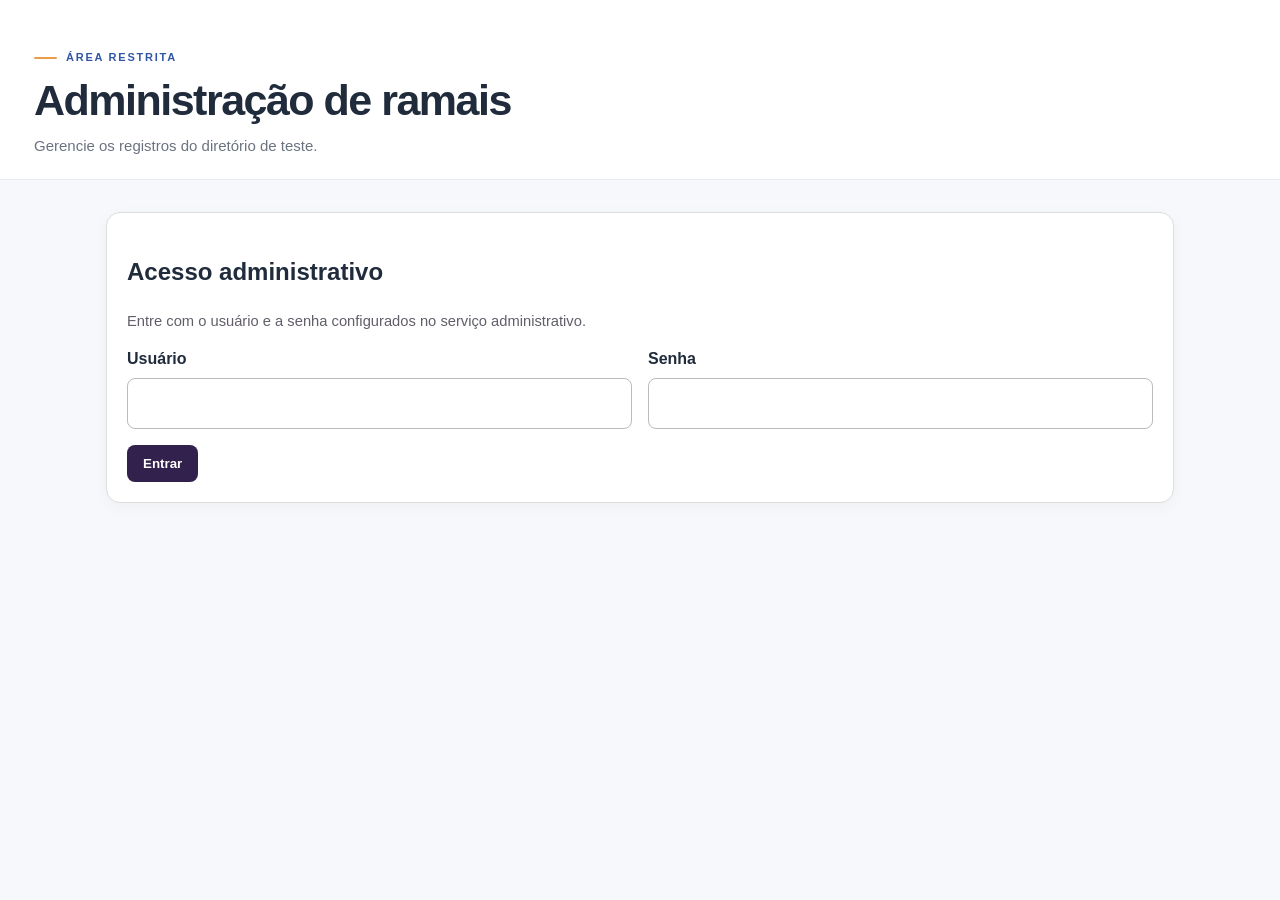
==== admin.html @ 5878fdcc "Add files via upload" ====
<!doctype html>
<html lang="pt-BR">
<head>
<meta charset="utf-8"><meta name="viewport" content="width=device-width,initial-scale=1">
<meta name="robots" content="noindex,nofollow"><title>Administração de Ramais</title>
<link rel="stylesheet" href="style.css">
<style>
.admin-wrap{max-width:1100px;margin:2rem auto;padding:0 1rem}.admin-card{background:#fff;border:1px solid #ddd;border-radius:14px;padding:1.25rem;margin:1rem 0;box-shadow:0 4px 16px #0000000a}.admin-grid{display:grid;grid-template-columns:repeat(auto-fit,minmax(190px,1fr));gap:1rem}.admin-grid label{display:flex;flex-direction:column;gap:.35rem;font-weight:600}.admin-grid input,.admin-grid select{padding:.75rem;border:1px solid #bbb;border-radius:8px;font:inherit}.admin-actions{display:flex;gap:.6rem;flex-wrap:wrap;margin-top:1rem}.admin-btn{padding:.7rem 1rem;border:0;border-radius:8px;cursor:pointer;font-weight:700;background:#32214d;color:#fff}.admin-btn.secondary{background:#e9e5ee;color:#292035}.admin-btn.danger{background:#a62235}.admin-btn:disabled{opacity:.5;cursor:not-allowed}.admin-status{padding:.75rem 1rem;border-radius:8px;background:#f2f0f5;margin:1rem 0}.admin-status.error{background:#fff0f0;color:#8b1727}.admin-status.success{background:#eaf8ee;color:#17632d}.admin-table-wrap{overflow:auto}.admin-table{width:100%;border-collapse:collapse}.admin-table th,.admin-table td{text-align:left;padding:.65rem;border-bottom:1px solid #eee;white-space:nowrap}.admin-table th{background:#f5f3f7}.admin-table button{margin-right:.35rem}.hidden{display:none!important}.admin-head{display:flex;align-items:center;justify-content:space-between;gap:1rem;flex-wrap:wrap}.muted{color:#625d69;font-size:.92rem}
</style>
</head>
<body>
<header class="site-header"><div class="page-intro"><span class="eyebrow">ÁREA RESTRITA</span><h1>Administração de ramais</h1><p>Gerencie os registros do diretório de teste.</p></div></header>
<main class="admin-wrap">
<section id="loginCard" class="admin-card"><h2>Acesso administrativo</h2><p class="muted">Entre com o usuário e a senha configurados no serviço administrativo.</p><form id="loginForm"><div class="admin-grid"><label>Usuário<input id="username" autocomplete="username" required></label><label>Senha<input id="password" type="password" autocomplete="current-password" required></label></div><div class="admin-actions"><button class="admin-btn" type="submit">Entrar</button></div></form></section>
<section id="app" class="hidden">
<div class="admin-head"><div><h2>Gerenciar contatos</h2><p class="muted">As alterações são gravadas no arquivo ramais.json do repositório configurado.</p></div><button class="admin-btn secondary" id="logoutBtn" type="button">Sair</button></div>
<div id="status" class="admin-status" role="status">Carregando dados…</div>
<section class="admin-card"><h3 id="formTitle">Adicionar contato</h3><form id="contactForm"><div class="admin-grid"><label>Lista<select id="section" required><option value="sads">SADS</option><option value="habitacao">Habitação</option><option value="geral">Geral</option></select></label><label id="nameLabel">Responsável<input id="nameField" required maxlength="160"></label><label id="phoneLabel">Ramal<input id="phoneField" required maxlength="40"></label><label id="deptLabel">Departamento<input id="deptField" maxlength="160"></label><label id="floorLabel">Piso<input id="floorField" maxlength="80"></label></div><div class="admin-actions"><button class="admin-btn" type="submit" id="saveBtn">Salvar contato</button><button class="admin-btn secondary hidden" type="button" id="cancelEdit">Cancelar edição</button><button class="admin-btn secondary" type="button" id="newBtn">Limpar formulário</button></div></form></section>
<section class="admin-card"><div class="admin-head"><h3>Contatos cadastrados</h3><input id="filterList" placeholder="Filtrar contatos…" aria-label="Filtrar contatos" style="padding:.7rem;border:1px solid #bbb;border-radius:8px"></div><p class="muted" id="listCount"></p><div class="admin-table-wrap"><table class="admin-table"><thead id="tableHead"></thead><tbody id="tableBody"></tbody></table></div></section>
</section>
</main>
<script src="admin-config.js"></script><script src="admin.js"></script>
</body></html>
---- style.css ----
/* Diretório de Ramais — proposta visual premium
   Arquivo de prévia: não altera o site publicado. */
:root {
  color-scheme: light;
  --ink: #172b3b;
  --muted: #637381;
  --brand: #176b63;
  --brand-dark: #104e49;
  --brand-soft: #e5f3ef;
  --accent: #d7a84a;
  --surface: #ffffff;
  --page: #f3f6f7;
  --line: #e0e8e9;
  --focus: #45a99b;
  --shadow: 0 16px 44px rgba(24, 54, 61, .075);
  font-family: Inter, "Segoe UI", Roboto, Arial, sans-serif;
}
* { box-sizing: border-box; }
html { scroll-behavior: smooth; }
body { margin: 0; color: var(--ink); background: var(--page); line-height: 1.55; -webkit-font-smoothing: antialiased; }
a { color: inherit; }
.site-header {
  position: relative; isolation: isolate; overflow: hidden;
  padding: 24px max(22px, calc((100% - 1220px) / 2)) 26px;
  background: linear-gradient(120deg, #fff 0%, #f8fbfa 57%, #eaf5f1 100%);
  border-bottom: 1px solid #dce9e6;
}
.site-header::after { content: ""; position: absolute; z-index: -1; width: 380px; height: 380px; right: -125px; top: -245px; border: 1px solid rgba(23,107,99,.12); border-radius: 50%; box-shadow: 0 0 0 35px rgba(23,107,99,.035), 0 0 0 75px rgba(23,107,99,.025); }
.brand-row { display: flex; align-items: center; gap: 16px; min-height: 54px; }
.brand-row img { display: block; width: auto; max-width: min(100%, 510px); max-height: 72px; object-fit: contain; object-position: left center; }
.page-intro { max-width: 1220px; margin: 26px auto 0; padding: 0 4px; }
.eyebrow { display: inline-flex; align-items: center; gap: 9px; margin-bottom: 9px; color: var(--brand); font-size: 11px; font-weight: 800; letter-spacing: .16em; }
.eyebrow::before { content: ""; width: 23px; height: 2px; border-radius: 2px; background: var(--accent); }
.page-intro h1 { margin: 0; font-size: clamp(30px, 4vw, 43px); line-height: 1.12; letter-spacing: -.045em; font-weight: 780; color: #173442; }
.page-intro p { max-width: 660px; margin: 10px 0 0; color: var(--muted); font-size: 15px; }
.pagination { display: flex; flex-wrap: wrap; gap: 8px; max-width: 1220px; margin: 23px auto 0; padding: 0 4px; }
.pagination a { display: inline-flex; align-items: center; justify-content: center; min-height: 43px; padding: 9px 19px; border: 1px solid #d9e5e3; border-radius: 10px; background: rgba(255,255,255,.72); color: #42605f; text-decoration: none; font-size: 14px; font-weight: 700; transition: background .18s ease, border-color .18s ease, transform .18s ease, box-shadow .18s ease; }
.pagination a:hover { background: white; border-color: #a8cbc3; transform: translateY(-1px); }
.pagination a.active { background: var(--brand); border-color: var(--brand); color: #fff; box-shadow: 0 5px 14px rgba(23,107,99,.18); }
.pagination a:focus-visible, input:focus-visible, select:focus-visible { outline: 3px solid #9ed8cf; outline-offset: 3px; }
main { max-width: 1220px; margin: 34px auto 68px; padding: 0 22px; }
.toolbar { display: flex; align-items: flex-end; justify-content: space-between; gap: 18px; margin-bottom: 17px; }
.filter-controls { display: flex; align-items: flex-end; gap: 12px; flex: 1; flex-wrap: wrap; }
.search-container { position: relative; flex: 1; max-width: 600px; }
.search-container::before { content: "⌕"; position: absolute; left: 16px; top: 7px; color: var(--brand); font-size: 25px; line-height: 1.2; pointer-events: none; }
.search-container input { width: 100%; min-height: 53px; padding: 12px 16px 12px 47px; border: 1px solid #d6e2e2; border-radius: 13px; background: var(--surface); color: var(--ink); font: inherit; font-size: 15px; box-shadow: 0 3px 12px rgba(24,54,61,.035); transition: border-color .18s, box-shadow .18s; }
.search-container input:focus { border-color: #78b9ad; box-shadow: 0 0 0 4px rgba(69,169,155,.11); outline: none; }
.search-container input::placeholder { color: #8b999e; }
.filter-field { display: grid; gap: 6px; color: #536971; font-size: 12px; font-weight: 750; letter-spacing: .015em; }
.search-field { flex: 1; min-width: 240px; max-width: 600px; }
.search-field .search-container { width: 100%; max-width: none; }
.filter-field select { min-height: 53px; max-width: 250px; padding: 10px 38px 10px 13px; border: 1px solid #d6e2e2; border-radius: 13px; background: white; color: var(--ink); font: inherit; font-size: 14px; }
.result-count { padding: 0 2px 13px; color: var(--brand); font-size: 13px; font-weight: 800; white-space: nowrap; }
.table-card { overflow: hidden; border: 1px solid #dfe8e8; border-radius: 17px; background: var(--surface); box-shadow: var(--shadow); }
.table-scroll { overflow-x: auto; }
table { width: 100%; min-width: 680px; border-collapse: separate; border-spacing: 0; font-size: 14px; }
.directory:not(.directory-geral) table { table-layout: fixed; }
.directory:not(.directory-geral) th:nth-child(1), .directory:not(.directory-geral) td:nth-child(1) { width: 26%; }
.directory:not(.directory-geral) th:nth-child(2), .directory:not(.directory-geral) td:nth-child(2) { width: 12%; }
.directory:not(.directory-geral) th:nth-child(3), .directory:not(.directory-geral) td:nth-child(3) { width: 48%; }
.directory:not(.directory-geral) th:nth-child(4), .directory:not(.directory-geral) td:nth-child(4) { width: 14%; }
th, td { padding: 15px 18px; border-bottom: 1px solid #e9eeee; text-align: left; vertical-align: middle; }
th { position: sticky; top: 0; z-index: 1; background: #edf5f3; color: #45615f; font-size: 11px; font-weight: 850; letter-spacing: .09em; text-transform: uppercase; }
td { color: #334b55; }
table tr:not(.table-heading):hover td { background: #f7fbfa; }
table tr:last-child td { border-bottom: 0; }
.directory:not(.directory-geral) td:nth-child(2), .directory-geral td:nth-child(3) { color: var(--brand); font-weight: 800; font-variant-numeric: tabular-nums; white-space: nowrap; }
td:last-child { color: #586d74; }
.empty-state { margin: 16px 0 0; padding: 19px 20px; border: 1px dashed #b9d4ce; border-radius: 13px; color: #536971; background: #fafffe; }
.empty-state[hidden] { display: none; }
.site-footer { max-width: 1220px; margin: -39px auto 30px; padding: 0 22px; color: #75858b; font-size: 12px; }
@media (min-width: 641px) { .directory-geral table { min-width: 850px; } }
@media (max-width: 760px) {
  .site-header { padding: 20px 20px 23px; }
  .brand-row img { max-width: min(100%, 430px); max-height: 64px; }
  .page-intro { margin-top: 24px; padding: 0; }
  .pagination { gap: 7px; margin-top: 20px; padding: 0; }
  .pagination a { min-height: 41px; padding: 8px 14px; font-size: 13px; }
  main { margin: 25px auto 55px; padding: 0 16px; }
  .toolbar { align-items: stretch; flex-direction: column; gap: 10px; }
  .filter-controls { width: 100%; align-items: stretch; gap: 10px; }
  .search-field { flex-basis: 100%; max-width: none; }
  .search-container { width: 100%; max-width: none; }
  .filter-field { flex: 1; min-width: min(100%, 145px); }
  .filter-field select { width: 100%; max-width: none; }
  .result-count { align-self: flex-start; padding: 0 2px; }
  .table-card { overflow: visible; border: 0; background: transparent; box-shadow: none; }
  .table-scroll { overflow: visible; }
  table, .directory:not(.directory-geral) table { display: block; width: 100%; min-width: 0; table-layout: auto; }
  table tr.table-heading { display: none; }
  table tr:not(.table-heading) { display: grid; grid-template-columns: repeat(2, minmax(0, 1fr)); gap: 0 16px; margin: 0 0 12px; padding: 5px 15px; overflow: hidden; border: 1px solid #e0e9e8; border-radius: 14px; background: white; box-shadow: 0 5px 16px rgba(24,54,61,.045); }
  table td, .directory:not(.directory-geral) td:nth-child(n) { display: flex; flex-direction: column; align-items: flex-start; justify-content: center; min-width: 0; width: auto; padding: 11px 0; border-bottom: 1px solid #eef2f2; color: var(--ink); font-size: 13px; white-space: normal; overflow-wrap: anywhere; }
  table td::before { content: attr(data-label); margin-bottom: 4px; color: #7a8c91; font-size: 10px; font-weight: 850; letter-spacing: .08em; text-transform: uppercase; }
  table td:nth-child(1) { grid-column: 1 / -1; font-size: 15px; font-weight: 800; color: #173b42; }
  table td:nth-child(1)::before { color: var(--brand); }
  table td:last-child { border-bottom: 0; }
  .directory-geral table td:nth-child(3) { color: var(--brand); font-weight: 800; }
  .site-footer { margin: -25px auto 25px; padding: 0 18px; line-height: 1.6; }
}
@media (max-width: 390px) {
  .site-header { padding-inline: 15px; }
  main { padding-inline: 12px; }
  .pagination a { flex: 1; padding-inline: 8px; }
  table tr:not(.table-heading) { grid-template-columns: minmax(0, 1fr); }
  table td:nth-child(1) { grid-column: auto; }
}
@media (prefers-reduced-motion: reduce) { *, *::before, *::after { scroll-behavior: auto !important; transition-duration: .01ms !important; animation-duration: .01ms !important; } }



/* Opção 3 — Minimalista claro */
:root { --ink:#202b3c; --muted:#6b7280; --brand:#3156a6; --brand-dark:#24427f; --brand-soft:#edf2ff; --accent:#ec9b4b; --surface:#fff; --page:#f7f8fb; --line:#e7e9ef; --focus:#7c9ce8; --shadow:0 8px 28px rgba(27,39,65,.055); }
.site-header { padding-top:20px; padding-bottom:22px; background:#fff; border-bottom:1px solid #e9ebf1; }
.site-header::after { display:none; }
.brand-row { min-height:50px; }
.page-intro { margin-top:22px; }
.page-intro h1 { color:#202b3c; font-weight:760; letter-spacing:-.035em; }
.eyebrow { color:#3156a6; }
.eyebrow::before { background:#ec9b4b; }
.pagination { margin-top:19px; }
.pagination a { border-color:#e4e7ee; border-radius:9px; color:#4b5567; background:#fff; }
.pagination a:hover { background:#f6f8fc; border-color:#b8c8ed; }
.pagination a.active { color:#fff; background:#3156a6; border-color:#3156a6; box-shadow:none; }
.search-container input { border-radius:10px; box-shadow:none; }
.filter-field select { border-radius:10px; }
.table-card { border-radius:12px; box-shadow:var(--shadow); }
th { background:#f4f6fa; color:#586579; letter-spacing:.07em; }
th,td { border-bottom-color:#eceef3; }
table tr:not(.table-heading):hover td { background:#f8faff; }
.directory:not(.directory-geral) td:nth-child(2),.directory-geral td:nth-child(3) { color:#3156a6; }
.empty-state { border-color:#d6ddea; background:#fff; }
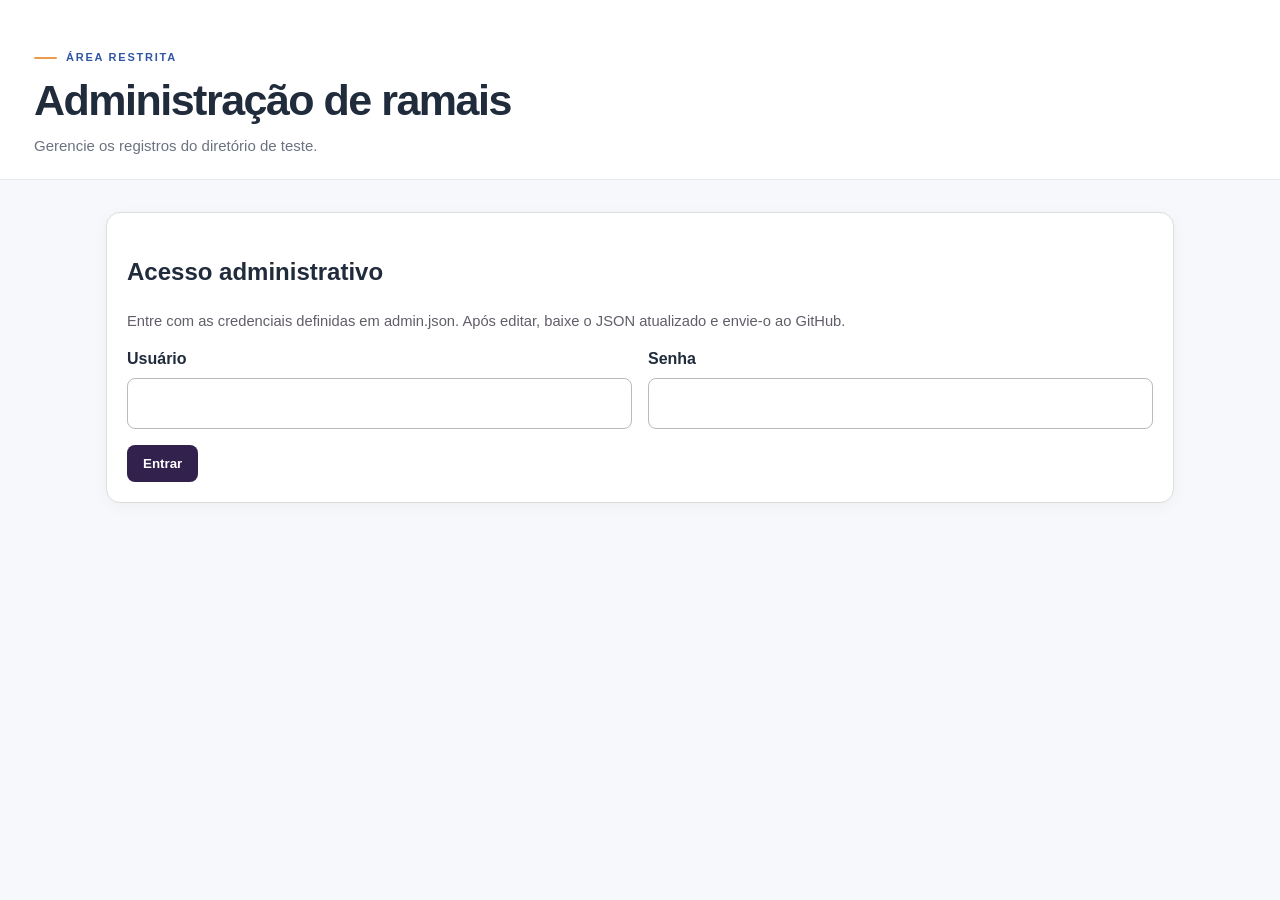
==== commit 11e7d318: "Add files via upload" ====
--- a/admin.html
+++ b/admin.html
@@ -11,13 +11,13 @@
 <body>
 <header class="site-header"><div class="page-intro"><span class="eyebrow">ÁREA RESTRITA</span><h1>Administração de ramais</h1><p>Gerencie os registros do diretório de teste.</p></div></header>
 <main class="admin-wrap">
-<section id="loginCard" class="admin-card"><h2>Acesso administrativo</h2><p class="muted">Entre com o usuário e a senha configurados no serviço administrativo.</p><form id="loginForm"><div class="admin-grid"><label>Usuário<input id="username" autocomplete="username" required></label><label>Senha<input id="password" type="password" autocomplete="current-password" required></label></div><div class="admin-actions"><button class="admin-btn" type="submit">Entrar</button></div></form></section>
+<section id="loginCard" class="admin-card"><h2>Acesso administrativo</h2><p class="muted">Entre com as credenciais definidas em admin.json. Após editar, baixe o JSON atualizado e envie-o ao GitHub.</p><form id="loginForm"><div class="admin-grid"><label>Usuário<input id="username" autocomplete="username" required></label><label>Senha<input id="password" type="password" autocomplete="current-password" required></label></div><div class="admin-actions"><button class="admin-btn" type="submit">Entrar</button></div></form></section>
 <section id="app" class="hidden">
-<div class="admin-head"><div><h2>Gerenciar contatos</h2><p class="muted">As alterações são gravadas no arquivo ramais.json do repositório configurado.</p></div><button class="admin-btn secondary" id="logoutBtn" type="button">Sair</button></div>
+<div class="admin-head"><div><h2>Gerenciar contatos</h2><p class="muted">As alterações ficam no navegador até você baixar o JSON atualizado e substituir ramais.json no GitHub.</p></div><div class="admin-actions"><button class="admin-btn" id="downloadBtn" type="button">Baixar ramais.json atualizado</button><button class="admin-btn secondary" id="logoutBtn" type="button">Sair</button></div></div>
 <div id="status" class="admin-status" role="status">Carregando dados…</div>
 <section class="admin-card"><h3 id="formTitle">Adicionar contato</h3><form id="contactForm"><div class="admin-grid"><label>Lista<select id="section" required><option value="sads">SADS</option><option value="habitacao">Habitação</option><option value="geral">Geral</option></select></label><label id="nameLabel">Responsável<input id="nameField" required maxlength="160"></label><label id="phoneLabel">Ramal<input id="phoneField" required maxlength="40"></label><label id="deptLabel">Departamento<input id="deptField" maxlength="160"></label><label id="floorLabel">Piso<input id="floorField" maxlength="80"></label></div><div class="admin-actions"><button class="admin-btn" type="submit" id="saveBtn">Salvar contato</button><button class="admin-btn secondary hidden" type="button" id="cancelEdit">Cancelar edição</button><button class="admin-btn secondary" type="button" id="newBtn">Limpar formulário</button></div></form></section>
 <section class="admin-card"><div class="admin-head"><h3>Contatos cadastrados</h3><input id="filterList" placeholder="Filtrar contatos…" aria-label="Filtrar contatos" style="padding:.7rem;border:1px solid #bbb;border-radius:8px"></div><p class="muted" id="listCount"></p><div class="admin-table-wrap"><table class="admin-table"><thead id="tableHead"></thead><tbody id="tableBody"></tbody></table></div></section>
 </section>
 </main>
-<script src="admin-config.js"></script><script src="admin.js"></script>
+<script src="admin.js"></script>
 </body></html>
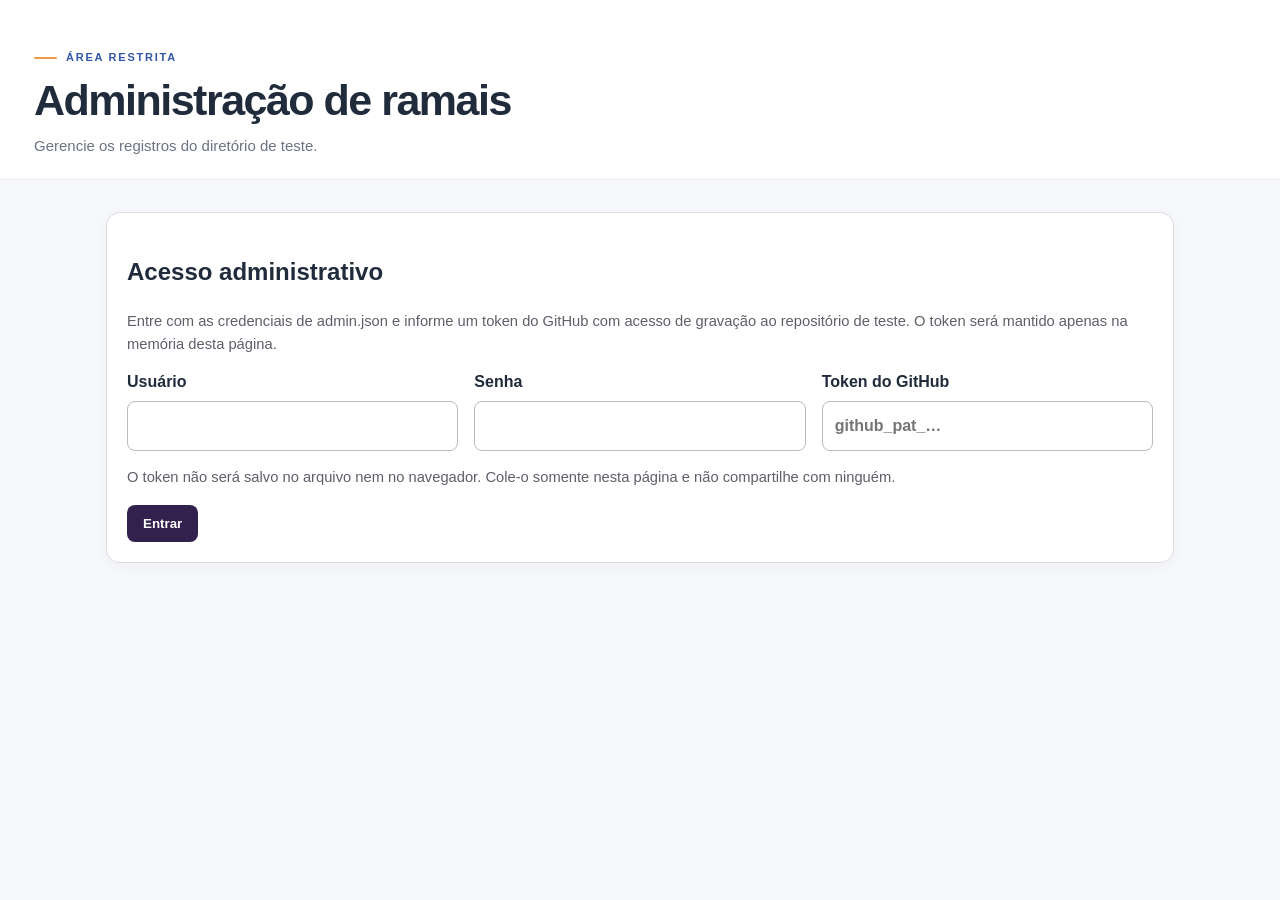
==== commit 6a41c2ff: "Add files via upload" ====
--- a/admin.html
+++ b/admin.html
@@ -11,9 +11,9 @@
 <body>
 <header class="site-header"><div class="page-intro"><span class="eyebrow">ÁREA RESTRITA</span><h1>Administração de ramais</h1><p>Gerencie os registros do diretório de teste.</p></div></header>
 <main class="admin-wrap">
-<section id="loginCard" class="admin-card"><h2>Acesso administrativo</h2><p class="muted">Entre com as credenciais definidas em admin.json. Após editar, baixe o JSON atualizado e envie-o ao GitHub.</p><form id="loginForm"><div class="admin-grid"><label>Usuário<input id="username" autocomplete="username" required></label><label>Senha<input id="password" type="password" autocomplete="current-password" required></label></div><div class="admin-actions"><button class="admin-btn" type="submit">Entrar</button></div></form></section>
+<section id="loginCard" class="admin-card"><h2>Acesso administrativo</h2><p class="muted">Entre com as credenciais de admin.json e informe um token do GitHub com acesso de gravação ao repositório de teste. O token será mantido apenas na memória desta página.</p><form id="loginForm"><div class="admin-grid"><label>Usuário<input id="username" autocomplete="username" required></label><label>Senha<input id="password" type="password" autocomplete="current-password" required></label><label>Token do GitHub<input id="githubToken" type="password" autocomplete="off" required placeholder="github_pat_…"></label></div><p class="muted">O token não será salvo no arquivo nem no navegador. Cole-o somente nesta página e não compartilhe com ninguém.</p><div class="admin-actions"><button class="admin-btn" type="submit">Entrar</button></div></form></section>
 <section id="app" class="hidden">
-<div class="admin-head"><div><h2>Gerenciar contatos</h2><p class="muted">As alterações ficam no navegador até você baixar o JSON atualizado e substituir ramais.json no GitHub.</p></div><div class="admin-actions"><button class="admin-btn" id="downloadBtn" type="button">Baixar ramais.json atualizado</button><button class="admin-btn secondary" id="logoutBtn" type="button">Sair</button></div></div>
+<div class="admin-head"><div><h2>Gerenciar contatos</h2><p class="muted">As alterações são enviadas diretamente ao arquivo ramais.json no repositório de teste quando você clicar em “Salvar no GitHub”.</p></div><div class="admin-actions"><button class="admin-btn" id="saveGithubBtn" type="button">Salvar no GitHub</button><button class="admin-btn secondary" id="downloadBtn" type="button">Baixar JSON (backup)</button><button class="admin-btn secondary" id="logoutBtn" type="button">Sair</button></div></div>
 <div id="status" class="admin-status" role="status">Carregando dados…</div>
 <section class="admin-card"><h3 id="formTitle">Adicionar contato</h3><form id="contactForm"><div class="admin-grid"><label>Lista<select id="section" required><option value="sads">SADS</option><option value="habitacao">Habitação</option><option value="geral">Geral</option></select></label><label id="nameLabel">Responsável<input id="nameField" required maxlength="160"></label><label id="phoneLabel">Ramal<input id="phoneField" required maxlength="40"></label><label id="deptLabel">Departamento<input id="deptField" maxlength="160"></label><label id="floorLabel">Piso<input id="floorField" maxlength="80"></label></div><div class="admin-actions"><button class="admin-btn" type="submit" id="saveBtn">Salvar contato</button><button class="admin-btn secondary hidden" type="button" id="cancelEdit">Cancelar edição</button><button class="admin-btn secondary" type="button" id="newBtn">Limpar formulário</button></div></form></section>
 <section class="admin-card"><div class="admin-head"><h3>Contatos cadastrados</h3><input id="filterList" placeholder="Filtrar contatos…" aria-label="Filtrar contatos" style="padding:.7rem;border:1px solid #bbb;border-radius:8px"></div><p class="muted" id="listCount"></p><div class="admin-table-wrap"><table class="admin-table"><thead id="tableHead"></thead><tbody id="tableBody"></tbody></table></div></section>
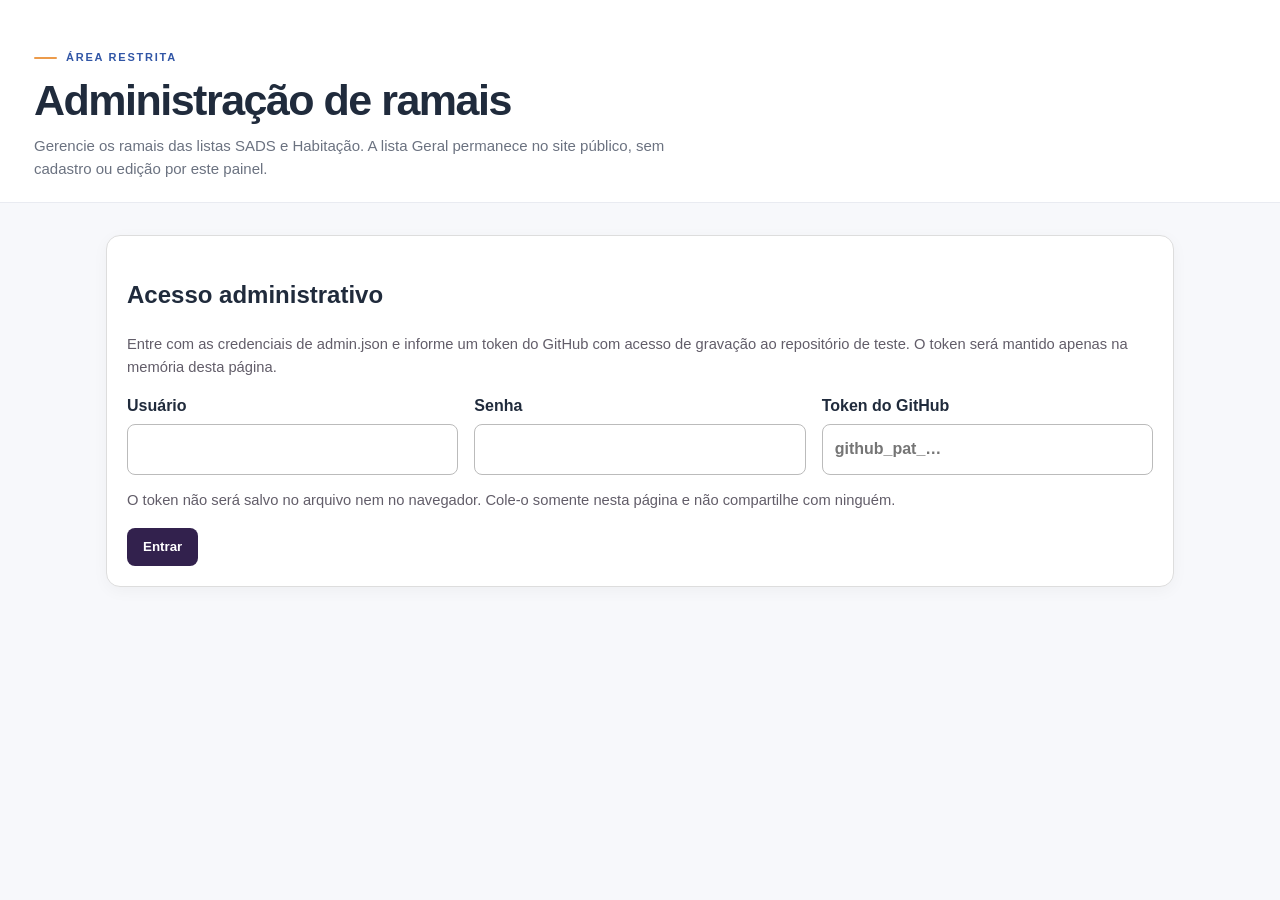
==== commit f2a0110e: "Add files via upload" ====
--- a/admin.html
+++ b/admin.html
@@ -9,14 +9,14 @@
 </style>
 </head>
 <body>
-<header class="site-header"><div class="page-intro"><span class="eyebrow">ÁREA RESTRITA</span><h1>Administração de ramais</h1><p>Gerencie os registros do diretório de teste.</p></div></header>
+<header class="site-header"><div class="page-intro"><span class="eyebrow">ÁREA RESTRITA</span><h1>Administração de ramais</h1><p>Gerencie os ramais das listas SADS e Habitação. A lista Geral permanece no site público, sem cadastro ou edição por este painel.</p></div></header>
 <main class="admin-wrap">
 <section id="loginCard" class="admin-card"><h2>Acesso administrativo</h2><p class="muted">Entre com as credenciais de admin.json e informe um token do GitHub com acesso de gravação ao repositório de teste. O token será mantido apenas na memória desta página.</p><form id="loginForm"><div class="admin-grid"><label>Usuário<input id="username" autocomplete="username" required></label><label>Senha<input id="password" type="password" autocomplete="current-password" required></label><label>Token do GitHub<input id="githubToken" type="password" autocomplete="off" required placeholder="github_pat_…"></label></div><p class="muted">O token não será salvo no arquivo nem no navegador. Cole-o somente nesta página e não compartilhe com ninguém.</p><div class="admin-actions"><button class="admin-btn" type="submit">Entrar</button></div></form></section>
 <section id="app" class="hidden">
-<div class="admin-head"><div><h2>Gerenciar contatos</h2><p class="muted">As alterações são enviadas diretamente ao arquivo ramais.json no repositório de teste quando você clicar em “Salvar no GitHub”.</p></div><div class="admin-actions"><button class="admin-btn" id="saveGithubBtn" type="button">Salvar no GitHub</button><button class="admin-btn secondary" id="downloadBtn" type="button">Baixar JSON (backup)</button><button class="admin-btn secondary" id="logoutBtn" type="button">Sair</button></div></div>
+<div class="admin-head"><div><h2>Gerenciar ramais</h2><p class="muted">As alterações de SADS e Habitação são enviadas diretamente ao arquivo ramais.json no repositório de teste. A lista Geral não é editável neste painel.</p></div><div class="admin-actions"><button class="admin-btn" id="saveGithubBtn" type="button">Salvar no GitHub</button><button class="admin-btn secondary" id="downloadBtn" type="button">Baixar JSON (backup)</button><button class="admin-btn secondary" id="logoutBtn" type="button">Sair</button></div></div>
 <div id="status" class="admin-status" role="status">Carregando dados…</div>
-<section class="admin-card"><h3 id="formTitle">Adicionar contato</h3><form id="contactForm"><div class="admin-grid"><label>Lista<select id="section" required><option value="sads">SADS</option><option value="habitacao">Habitação</option><option value="geral">Geral</option></select></label><label id="nameLabel">Responsável<input id="nameField" required maxlength="160"></label><label id="phoneLabel">Ramal<input id="phoneField" required maxlength="40"></label><label id="deptLabel">Departamento<input id="deptField" maxlength="160"></label><label id="floorLabel">Piso<input id="floorField" maxlength="80"></label></div><div class="admin-actions"><button class="admin-btn" type="submit" id="saveBtn">Salvar contato</button><button class="admin-btn secondary hidden" type="button" id="cancelEdit">Cancelar edição</button><button class="admin-btn secondary" type="button" id="newBtn">Limpar formulário</button></div></form></section>
-<section class="admin-card"><div class="admin-head"><h3>Contatos cadastrados</h3><input id="filterList" placeholder="Filtrar contatos…" aria-label="Filtrar contatos" style="padding:.7rem;border:1px solid #bbb;border-radius:8px"></div><p class="muted" id="listCount"></p><div class="admin-table-wrap"><table class="admin-table"><thead id="tableHead"></thead><tbody id="tableBody"></tbody></table></div></section>
+<section class="admin-card"><h3 id="formTitle">Adicionar contato</h3><form id="contactForm"><div class="admin-grid"><label>Lista<select id="section" required><option value="sads">SADS</option><option value="habitacao">Habitação</option></select></label><label id="nameLabel">Responsável<input id="nameField" required maxlength="160"></label><label id="phoneLabel">Ramal<input id="phoneField" required maxlength="40"></label><label id="deptLabel">Departamento<input id="deptField" maxlength="160"></label><label id="floorLabel">Piso<input id="floorField" maxlength="80"></label></div><div class="admin-actions"><button class="admin-btn" type="submit" id="saveBtn">Salvar contato</button><button class="admin-btn secondary hidden" type="button" id="cancelEdit">Cancelar edição</button><button class="admin-btn secondary" type="button" id="newBtn">Limpar formulário</button></div></form></section>
+<section class="admin-card"><div class="admin-head"><h3>Ramais cadastrados</h3><input id="filterList" placeholder="Filtrar ramais…" aria-label="Filtrar ramais" style="padding:.7rem;border:1px solid #bbb;border-radius:8px"></div><p class="muted" id="listCount"></p><div class="admin-table-wrap"><table class="admin-table"><thead id="tableHead"></thead><tbody id="tableBody"></tbody></table></div></section>
 </section>
 </main>
 <script src="admin.js"></script>
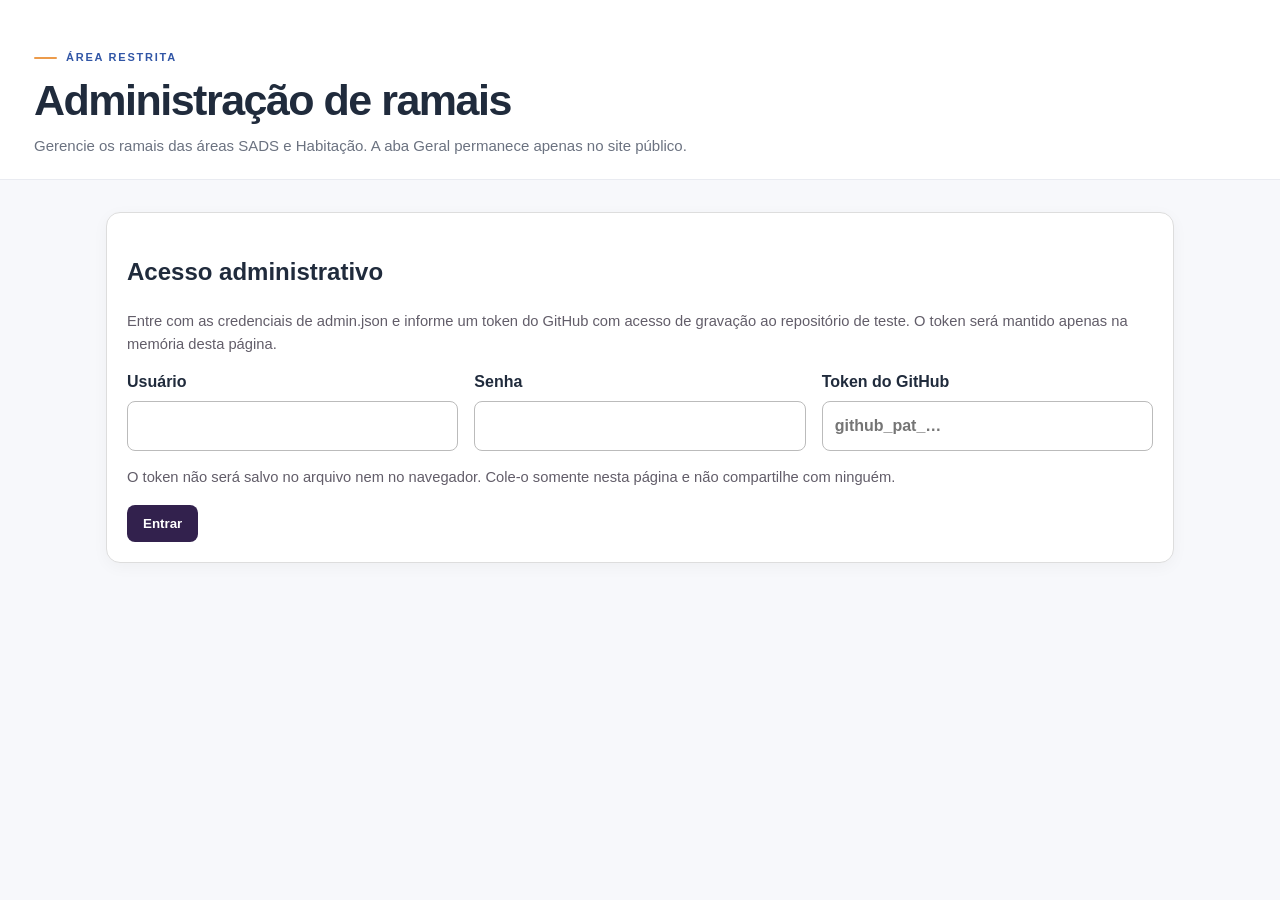
==== commit be72987b: "Add files via upload" ====
--- a/admin.html
+++ b/admin.html
@@ -9,13 +9,13 @@
 </style>
 </head>
 <body>
-<header class="site-header"><div class="page-intro"><span class="eyebrow">ÁREA RESTRITA</span><h1>Administração de ramais</h1><p>Gerencie os ramais das listas SADS e Habitação. A lista Geral permanece no site público, sem cadastro ou edição por este painel.</p></div></header>
+<header class="site-header"><div class="page-intro"><span class="eyebrow">ÁREA RESTRITA</span><h1>Administração de ramais</h1><p>Gerencie os ramais das áreas SADS e Habitação. A aba Geral permanece apenas no site público.</p></div></header>
 <main class="admin-wrap">
 <section id="loginCard" class="admin-card"><h2>Acesso administrativo</h2><p class="muted">Entre com as credenciais de admin.json e informe um token do GitHub com acesso de gravação ao repositório de teste. O token será mantido apenas na memória desta página.</p><form id="loginForm"><div class="admin-grid"><label>Usuário<input id="username" autocomplete="username" required></label><label>Senha<input id="password" type="password" autocomplete="current-password" required></label><label>Token do GitHub<input id="githubToken" type="password" autocomplete="off" required placeholder="github_pat_…"></label></div><p class="muted">O token não será salvo no arquivo nem no navegador. Cole-o somente nesta página e não compartilhe com ninguém.</p><div class="admin-actions"><button class="admin-btn" type="submit">Entrar</button></div></form></section>
 <section id="app" class="hidden">
-<div class="admin-head"><div><h2>Gerenciar ramais</h2><p class="muted">As alterações de SADS e Habitação são enviadas diretamente ao arquivo ramais.json no repositório de teste. A lista Geral não é editável neste painel.</p></div><div class="admin-actions"><button class="admin-btn" id="saveGithubBtn" type="button">Salvar no GitHub</button><button class="admin-btn secondary" id="downloadBtn" type="button">Baixar JSON (backup)</button><button class="admin-btn secondary" id="logoutBtn" type="button">Sair</button></div></div>
+<div class="admin-head"><div><h2>Gerenciar ramais</h2><p class="muted">As alterações são enviadas diretamente ao arquivo ramais.json no repositório de teste quando você clicar em “Salvar no GitHub”.</p></div><div class="admin-actions"><button class="admin-btn" id="saveGithubBtn" type="button">Salvar no GitHub</button><button class="admin-btn secondary" id="downloadBtn" type="button">Baixar JSON (backup)</button><button class="admin-btn secondary" id="logoutBtn" type="button">Sair</button></div></div>
 <div id="status" class="admin-status" role="status">Carregando dados…</div>
-<section class="admin-card"><h3 id="formTitle">Adicionar contato</h3><form id="contactForm"><div class="admin-grid"><label>Lista<select id="section" required><option value="sads">SADS</option><option value="habitacao">Habitação</option></select></label><label id="nameLabel">Responsável<input id="nameField" required maxlength="160"></label><label id="phoneLabel">Ramal<input id="phoneField" required maxlength="40"></label><label id="deptLabel">Departamento<input id="deptField" maxlength="160"></label><label id="floorLabel">Piso<input id="floorField" maxlength="80"></label></div><div class="admin-actions"><button class="admin-btn" type="submit" id="saveBtn">Salvar contato</button><button class="admin-btn secondary hidden" type="button" id="cancelEdit">Cancelar edição</button><button class="admin-btn secondary" type="button" id="newBtn">Limpar formulário</button></div></form></section>
+<section class="admin-card"><h3 id="formTitle">Adicionar ramal</h3><form id="contactForm"><div class="admin-grid"><label>Lista<select id="section" required><option value="sads">SADS</option><option value="habitacao">Habitação</option></select></label><label id="nameLabel">Responsável<input id="nameField" required maxlength="160"></label><label id="phoneLabel">Ramal<input id="phoneField" required maxlength="40"></label><label id="deptLabel">Departamento<input id="deptField" maxlength="160"></label><label id="floorLabel">Piso<input id="floorField" maxlength="80"></label></div><div class="admin-actions"><button class="admin-btn" type="submit" id="saveBtn">Adicionar ramal</button><button class="admin-btn secondary hidden" type="button" id="cancelEdit">Cancelar edição</button><button class="admin-btn secondary" type="button" id="newBtn">Limpar formulário</button></div></form></section>
 <section class="admin-card"><div class="admin-head"><h3>Ramais cadastrados</h3><input id="filterList" placeholder="Filtrar ramais…" aria-label="Filtrar ramais" style="padding:.7rem;border:1px solid #bbb;border-radius:8px"></div><p class="muted" id="listCount"></p><div class="admin-table-wrap"><table class="admin-table"><thead id="tableHead"></thead><tbody id="tableBody"></tbody></table></div></section>
 </section>
 </main>
